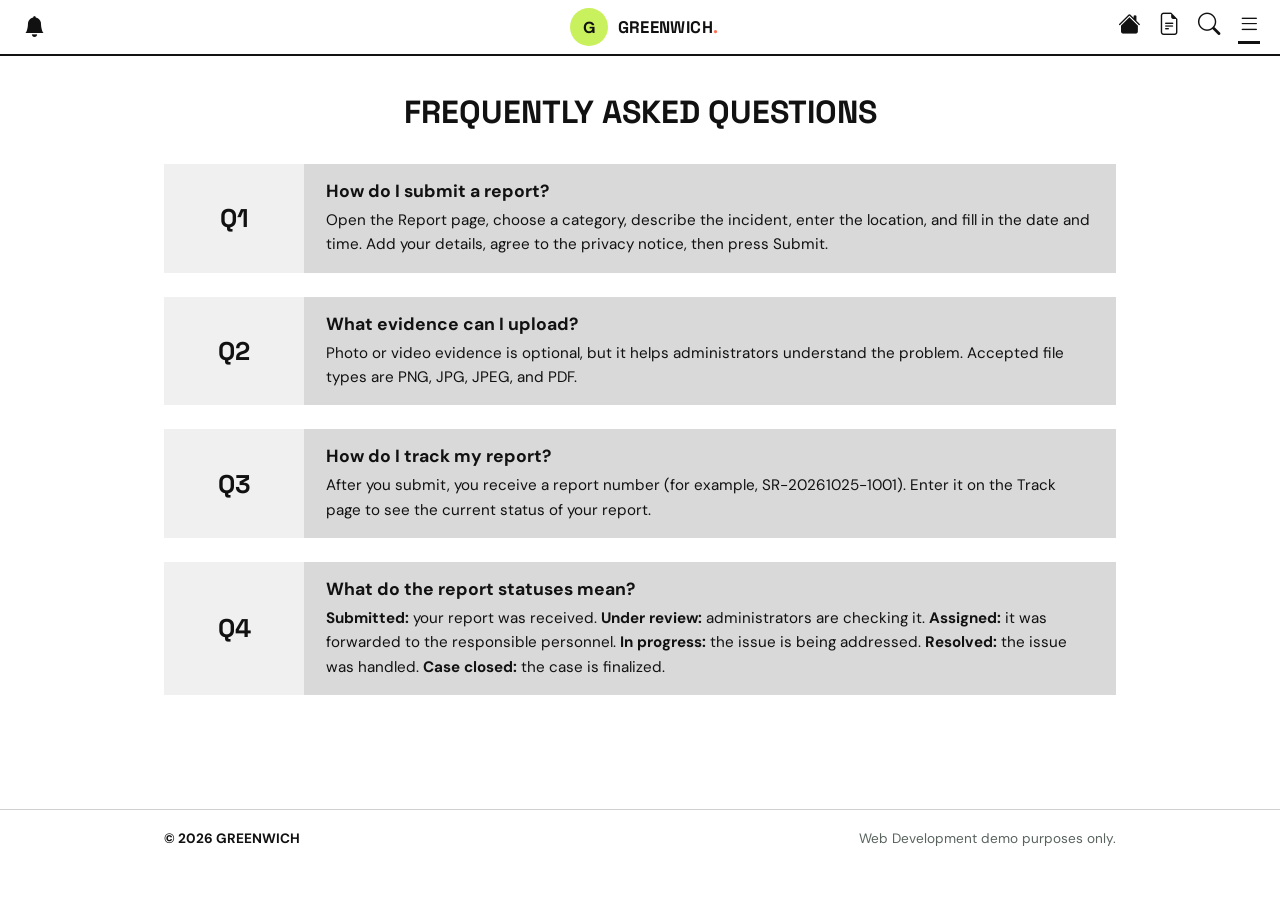
==== Citizen Reporting Website/Citizen Reporting Website/faq.html @ f28e0079 "Add FAQ page" ====
<!doctype html>
<html lang="en">
<head>
    <meta charset="utf-8">
    <meta name="viewport" content="width=device-width, initial-scale=1">
    <meta name="theme-color" content="#ffffff">
    <meta name="description" content="Frequently asked questions about reporting and tracking e-trike concerns.">
    <title>FAQ | GREENWICH</title>

    <link rel="stylesheet" href="https://cdn.jsdelivr.net/npm/bootstrap-icons@1.11.3/font/bootstrap-icons.min.css">

    <link rel="preconnect" href="https://fonts.googleapis.com">
    <link rel="preconnect" href="https://fonts.gstatic.com" crossorigin>
    <link href="https://fonts.googleapis.com/css2?family=DM+Sans:wght@400;500;600;700&family=Space+Grotesk:wght@500;600;700&display=swap" rel="stylesheet">

    <link rel="stylesheet" href="styles/faq.css">
</head>

<body>

    <!-- Header -->
    <header class="app-header">
        <div class="app-brand">
            <a class="app-logo" href="index.html" aria-label="GREENWICH home">G</a>
            <span class="app-name">GREENWICH<span class="app-period">.</span></span>
        </div>

        <button class="app-bell" type="button" aria-label="Notifications">
            <i class="bi bi-bell-fill" aria-hidden="true"></i>
        </button>

        <!-- Desktop navigation icons -->
        <nav class="desktop-nav" aria-label="Main navigation">
            <a href="index.html" aria-label="Home"><i class="bi bi-house-fill" aria-hidden="true"></i></a>
            <a href="report.html" aria-label="Report"><i class="bi bi-file-earmark-text" aria-hidden="true"></i></a>
            <a href="track.html" aria-label="Track"><i class="bi bi-search" aria-hidden="true"></i></a>
            <a href="faq.html" aria-label="Others" aria-current="page" class="active"><i class="bi bi-list" aria-hidden="true"></i></a>
        </nav>
    </header>

    <!-- FAQ -->
    <main class="faq-main">

        <h1 class="faq-title">FREQUENTLY ASKED QUESTIONS</h1>

        <section class="faq-item">
            <span class="faq-number" aria-hidden="true">Q1</span>
            <div class="faq-body">
                <h2 class="faq-question">How do I submit a report?</h2>
                <div class="faq-answer">
                    <p>
                        Open the Report page, choose a category, describe the incident,
                        enter the location, and fill in the date and time. Add your details,
                        agree to the privacy notice, then press Submit.
                    </p>
                </div>
            </div>
        </section>

        <section class="faq-item">
            <span class="faq-number" aria-hidden="true">Q2</span>
            <div class="faq-body">
                <h2 class="faq-question">What evidence can I upload?</h2>
                <div class="faq-answer">
                    <p>
                        Photo or video evidence is optional, but it helps administrators
                        understand the problem. Accepted file types are PNG, JPG, JPEG, and PDF.
                    </p>
                </div>
            </div>
        </section>

        <section class="faq-item">
            <span class="faq-number" aria-hidden="true">Q3</span>
            <div class="faq-body">
                <h2 class="faq-question">How do I track my report?</h2>
                <div class="faq-answer">
                    <p>
                        After you submit, you receive a report number (for example,
                        SR-20261025-1001). Enter it on the Track page to see the
                        current status of your report.
                    </p>
                </div>
            </div>
        </section>

        <section class="faq-item">
            <span class="faq-number" aria-hidden="true">Q4</span>
            <div class="faq-body">
                <h2 class="faq-question">What do the report statuses mean?</h2>
                <div class="faq-answer">
                    <p>
                        <strong>Submitted:</strong> your report was received.
                        <strong>Under review:</strong> administrators are checking it.
                        <strong>Assigned:</strong> it was forwarded to the responsible personnel.
                        <strong>In progress:</strong> the issue is being addressed.
                        <strong>Resolved:</strong> the issue was handled.
                        <strong>Case closed:</strong> the case is finalized.
                    </p>
                </div>
            </div>
        </section>

    </main>

    <!-- Bottom navigation (mobile) -->

        <!-- Footer -->
    <footer class="site-footer">
        <div class="site-footer-inner">
            <p class="footer-copyright">&copy; 2026 GREENWICH</p>
            <p class="footer-notice">Web Development demo purposes only.</p>
        </div>
    </footer>

    
    <nav class="bottom-nav" aria-label="Mobile navigation">
        <a href="index.html">
            <i class="bi bi-house-fill" aria-hidden="true"></i>
            <span>Home</span>
        </a>
        <a href="report.html">
            <i class="bi bi-file-earmark-text" aria-hidden="true"></i>
            <span>Report</span>
        </a>
        <a href="track.html">
            <i class="bi bi-search" aria-hidden="true"></i>
            <span>Track</span>
        </a>
        <a href="faq.html" class="active" aria-current="page">
            <i class="bi bi-list" aria-hidden="true"></i>
            <span>Others</span>
        </a>
    </nav>

</body>
</html>
---- Citizen Reporting Website/Citizen Reporting Website/styles/faq.css ----
* {
    box-sizing: border-box;
}

body {
    margin: 0;
    font-family: "DM Sans", Arial, sans-serif;
    background: #ffffff;
    color: #111111;
    padding-bottom: 90px;
}

/* Header: logo, site name, bell */
.app-header {
    display: flex;
    align-items: center;
    justify-content: space-between;
    max-width: 600px;
    margin: 12px auto;
    padding: 8px 14px;
    background: #d9d9d9;
    border-radius: 12px;
}

.app-logo {
    width: 38px;
    height: 38px;
    display: grid;
    place-items: center;
    background: #c9f15d;
    color: #111111;
    border-radius: 50%;
    font-weight: 700;
    text-decoration: none;
}

.app-name {
    font-family: "Space Grotesk", "DM Sans", sans-serif;
    font-weight: 700;
    font-size: 1.05rem;
    letter-spacing: 0.02em;
}

.app-period {
    color: #ff7059;
}

.app-bell {
    background: none;
    border: none;
    font-size: 1.3rem;
    color: #111111;
    cursor: pointer;
    padding: 4px;
}

/* Page content */
.faq-main {
    max-width: 600px;
    margin: 0 auto;
    padding: 0 16px;
}

.faq-title {
    background: #d9d9d9;
    border-radius: 14px;
    text-align: center;
    font-family: "Space Grotesk", "DM Sans", sans-serif;
    font-size: 1.1rem;
    font-weight: 700;
    padding: 18px 12px;
    margin: 0 0 24px;
}

.faq-item {
    margin-bottom: 22px;
}

.faq-question {
    display: inline-block;
    background: #d9d9d9;
    border-radius: 999px;
    padding: 4px 14px;
    margin: 0 0 8px;
    font-size: 0.85rem;
    font-weight: 700;
}

.faq-answer {
    border: 1px solid #111111;
    padding: 14px 16px;
    background: #ffffff;
}

.faq-answer p {
    margin: 0;
    font-size: 0.9rem;
    line-height: 1.6;
}

/* Bottom navigation */
.bottom-nav {
    position: fixed;
    left: 0;
    right: 0;
    bottom: 0;
    display: flex;
    justify-content: space-around;
    background: #ffffff;
    border-top: 1px solid #d0d0d0;
    padding: 8px 0 12px;
}

.bottom-nav a {
    display: flex;
    flex-direction: column;
    align-items: center;
    gap: 2px;
    min-width: 64px;
    padding: 4px 8px;
    color: #111111;
    text-decoration: none;
    font-size: 0.72rem;
    font-weight: 700;
}

.bottom-nav i {
    font-size: 1.5rem;
}

.bottom-nav a.active {
    border-bottom: 3px solid #111111;
}

/* ===== Mobile defaults for the new parts ===== */
.app-brand {
    display: contents;
}

.faq-number,
.desktop-nav {
    display: none;
}

/* ===== Desktop layout (matches the desktop mockup) ===== */
@media (min-width: 768px) {
    body {
        padding-bottom: 0;
    }

    .bottom-nav {
        display: none;
    }

    /* Top bar: bell left, logo center, icons right */
    .app-header {
        max-width: none;
        margin: 0;
        border-radius: 0;
        background: #ffffff;
        border-bottom: 2px solid #111111;
        padding: 8px 20px;
    }

    .app-bell {
        flex: 1;
        text-align: left;
    }

    .app-brand {
        display: flex;
        align-items: center;
        gap: 10px;
    }

    .desktop-nav {
        flex: 1;
        display: flex;
        justify-content: flex-end;
        gap: 18px;
    }

    .desktop-nav a {
        color: #111111;
        font-size: 1.4rem;
        text-decoration: none;
        padding-bottom: 2px;
    }

    .desktop-nav a.active {
        border-bottom: 3px solid #111111;
    }

    /* Page content */
    .faq-main {
        max-width: 1000px;
        padding: 0 24px 60px;
    }

    .faq-title {
        background: none;
        border-radius: 0;
        font-size: 2rem;
        padding: 0;
        margin: 36px 0 32px;
    }

    /* Q label on the left, gray area on the right */
    .faq-item {
        display: flex;
        min-height: 90px;
        margin-bottom: 24px;
    }

    .faq-number {
        display: flex;
        align-items: center;
        justify-content: center;
        flex: 0 0 140px;
        background: #f0f0f0;
        font-family: "Space Grotesk", "DM Sans", sans-serif;
        font-size: 1.6rem;
        font-weight: 700;
    }

    .faq-body {
        flex: 1;
        background: #d9d9d9;
        padding: 16px 22px;
    }

    .faq-question {
        display: block;
        background: none;
        border-radius: 0;
        padding: 0;
        margin: 0 0 6px;
        font-size: 1.1rem;
    }

    .faq-answer {
        border: none;
        background: none;
        padding: 0;
    }

    .faq-answer p {
        font-size: 0.95rem;
    }
}

@media (min-width: 768px) {
    .app-bell  { order: 1; }
    .app-brand { order: 2; }
    .desktop-nav { order: 3; }
}

/* ===== Footer ===== */
.site-footer {
    margin-top: 30px;
    padding: 20px 16px;
    background: #ffffff;
    border-top: 1px solid #d0d0d0;
}

.site-footer-inner {
    max-width: 1000px;
    margin: 0 auto;
    display: flex;
    flex-direction: column;
    gap: 6px;
    font-size: 0.85rem;
}

.footer-copyright {
    margin: 0;
    font-weight: 700;
}

.footer-notice {
    margin: 0;
    color: #59635e;
}

@media (min-width: 768px) {
    .site-footer-inner {
        flex-direction: row;
        justify-content: space-between;
        align-items: center;
        padding: 0 24px;
    }
}
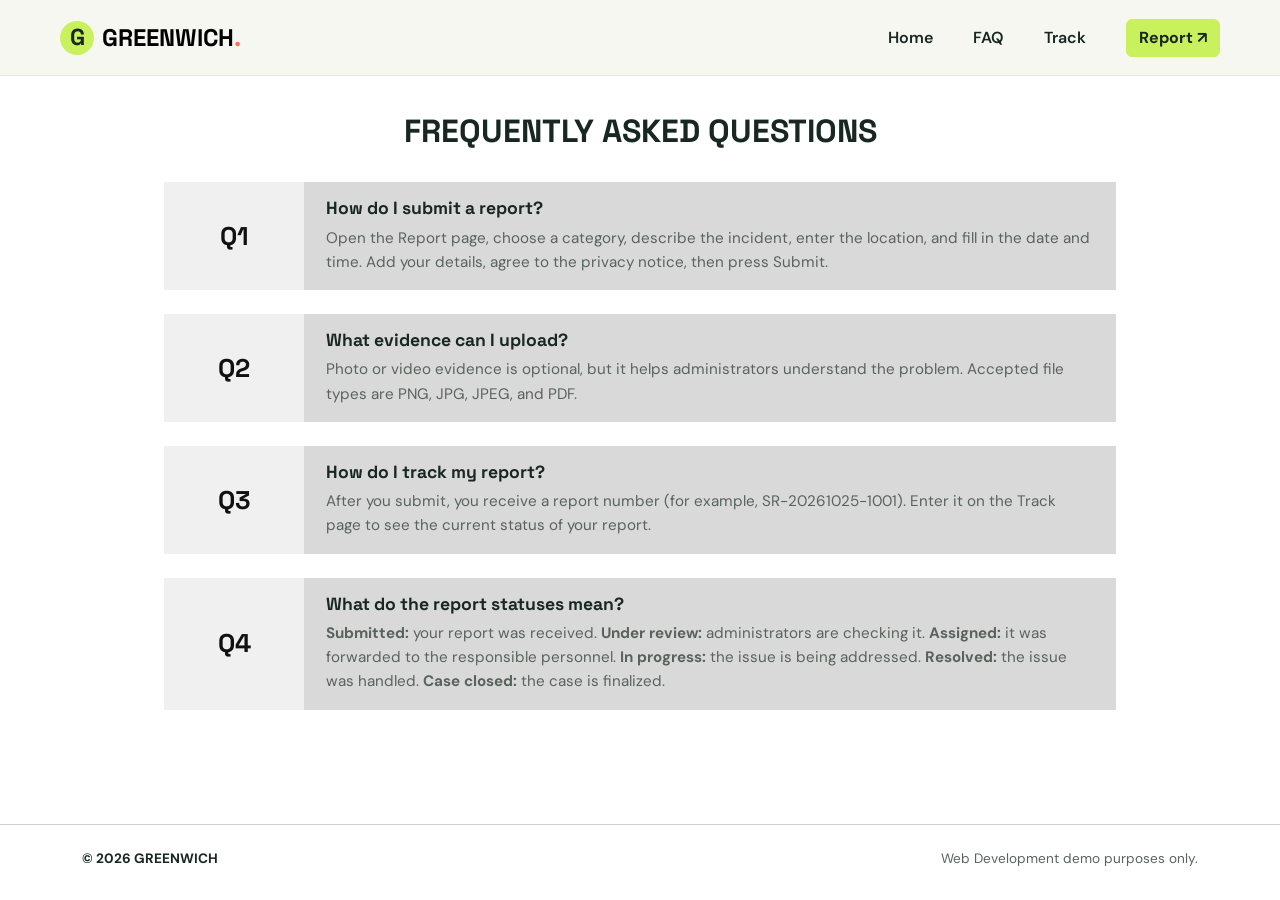
==== commit f426f5f8: "Save local website changes" ====
--- a/Citizen Reporting Website/Citizen Reporting Website/faq.html
+++ b/Citizen Reporting Website/Citizen Reporting Website/faq.html
@@ -1,41 +1,61 @@
+
 <!doctype html>
 <html lang="en">
 <head>
     <meta charset="utf-8">
     <meta name="viewport" content="width=device-width, initial-scale=1">
-    <meta name="theme-color" content="#ffffff">
+    <meta name="theme-color" content="#f7f7f2">
     <meta name="description" content="Frequently asked questions about reporting and tracking e-trike concerns.">
     <title>FAQ | GREENWICH</title>
 
+    <link href="https://cdn.jsdelivr.net/npm/bootstrap@5.3.3/dist/css/bootstrap.min.css" rel="stylesheet">
     <link rel="stylesheet" href="https://cdn.jsdelivr.net/npm/bootstrap-icons@1.11.3/font/bootstrap-icons.min.css">
 
     <link rel="preconnect" href="https://fonts.googleapis.com">
     <link rel="preconnect" href="https://fonts.gstatic.com" crossorigin>
     <link href="https://fonts.googleapis.com/css2?family=DM+Sans:wght@400;500;600;700&family=Space+Grotesk:wght@500;600;700&display=swap" rel="stylesheet">
 
+    <link rel="stylesheet" href="styles/menu.css">
+    <link rel="stylesheet" href="styles/footer.css">
+    <link rel="stylesheet" href="styles/shared.css">
     <link rel="stylesheet" href="styles/faq.css">
+
+    <script src="scripts/menu.js" defer></script>
 </head>
 
 <body>
 
-    <!-- Header -->
-    <header class="app-header">
-        <div class="app-brand">
-            <a class="app-logo" href="index.html" aria-label="GREENWICH home">G</a>
-            <span class="app-name">GREENWICH<span class="app-period">.</span></span>
+    <!-- Navigation -->
+    <header class="navbar navbar-expand-md sticky-top px-3 px-lg-5">
+        <div class="container-fluid">
+
+            <a class="navbar-brand d-flex align-items-center gap-2 mb-0" href="index.html">
+                <span class="brand-mark" aria-hidden="true">G</span>
+                <span class="brand-name fs-4 fw-bold">GREENWICH<span class="brand-period">.</span></span>
+            </a>
+
+            <button class="navbar-toggler" type="button"
+                    aria-label="Open navigation menu"
+                    aria-expanded="false"
+                    aria-controls="site-navigation">
+                <span class="navbar-toggler-icon" aria-hidden="true"></span>
+            </button>
+
+            <nav class="collapse navbar-collapse justify-content-md-end"
+                 id="site-navigation"
+                 aria-label="Main navigation">
+
+                <div class="navbar-nav align-items-md-center gap-md-4">
+                    <a class="nav-link" href="index.html">Home</a>
+                    <a class="nav-link active" href="faq.html" aria-current="page">FAQ</a>
+                    <a class="nav-link" href="track.html">Track</a>
+                    <a class="btn home-report-button ms-md-2" href="report.html">
+                        Report <span aria-hidden="true">↗</span>
+                    </a>
+                </div>
+
+            </nav>
         </div>
-
-        <button class="app-bell" type="button" aria-label="Notifications">
-            <i class="bi bi-bell-fill" aria-hidden="true"></i>
-        </button>
-
-        <!-- Desktop navigation icons -->
-        <nav class="desktop-nav" aria-label="Main navigation">
-            <a href="index.html" aria-label="Home"><i class="bi bi-house-fill" aria-hidden="true"></i></a>
-            <a href="report.html" aria-label="Report"><i class="bi bi-file-earmark-text" aria-hidden="true"></i></a>
-            <a href="track.html" aria-label="Track"><i class="bi bi-search" aria-hidden="true"></i></a>
-            <a href="faq.html" aria-label="Others" aria-current="page" class="active"><i class="bi bi-list" aria-hidden="true"></i></a>
-        </nav>
     </header>
 
     <!-- FAQ -->
@@ -103,35 +123,13 @@
 
     </main>
 
-    <!-- Bottom navigation (mobile) -->
-
-        <!-- Footer -->
-    <footer class="site-footer">
-        <div class="site-footer-inner">
-            <p class="footer-copyright">&copy; 2026 GREENWICH</p>
-            <p class="footer-notice">Web Development demo purposes only.</p>
+    <!-- Footer -->
+    <footer class="site-footer py-4">
+        <div class="container d-flex flex-column flex-sm-row justify-content-between align-items-sm-center gap-2">
+            <p class="footer-copyright mb-0">&copy; 2026 GREENWICH</p>
+            <p class="footer-notice mb-0">Web Development demo purposes only.</p>
         </div>
     </footer>
 
-    
-    <nav class="bottom-nav" aria-label="Mobile navigation">
-        <a href="index.html">
-            <i class="bi bi-house-fill" aria-hidden="true"></i>
-            <span>Home</span>
-        </a>
-        <a href="report.html">
-            <i class="bi bi-file-earmark-text" aria-hidden="true"></i>
-            <span>Report</span>
-        </a>
-        <a href="track.html">
-            <i class="bi bi-search" aria-hidden="true"></i>
-            <span>Track</span>
-        </a>
-        <a href="faq.html" class="active" aria-current="page">
-            <i class="bi bi-list" aria-hidden="true"></i>
-            <span>Others</span>
-        </a>
-    </nav>
-
 </body>
-</html>+</html>
--- a/Citizen Reporting Website/Citizen Reporting Website/styles/menu.css
+++ b/Citizen Reporting Website/Citizen Reporting Website/styles/menu.css
@@ -0,0 +1,28 @@
+/* Custom navbar details complement Bootstrap's responsive navigation classes. */
+.navbar {
+  min-height: 76px;
+}
+
+.brand-mark {
+  display: grid;
+  width: 34px;
+  aspect-ratio: 1;
+  place-items: center;
+  border-radius: 50%;
+  background: var(--green);
+  font: 700 23px/1 var(--display-font);
+}
+
+.brand-name {
+  font-family: var(--display-font);
+}
+
+.brand-period {
+  color: var(--coral);
+}
+
+@media (max-width: 767.98px) {
+  .navbar {
+    min-height: 68px;
+  }
+}
--- a/Citizen Reporting Website/Citizen Reporting Website/styles/footer.css
+++ b/Citizen Reporting Website/Citizen Reporting Website/styles/footer.css
@@ -0,0 +1,11 @@
+.site-footer {
+  border-top: 1px solid #e3e7df;
+  background: #f7f7f2;
+  color: #59635e;
+  font-size: 0.85rem;
+}
+
+.footer-copyright {
+  color: var(--ink);
+  font-weight: 600;
+}
--- a/Citizen Reporting Website/Citizen Reporting Website/styles/shared.css
+++ b/Citizen Reporting Website/Citizen Reporting Website/styles/shared.css
@@ -0,0 +1,133 @@
+
+/* GREENWICH - Shared UI */
+
+:root {
+	--bg-color: #f7f7f2;
+	--text-color: #182722;
+	--accent-color: #c9f15d;
+	--panel-color: #e4e7e1;
+	--card-color: #ffffff;
+	--border-color: #dce1d9;
+	--muted-color: #59635e;
+	--display-font: "Space Grotesk", sans-serif;
+	--body-font: "DM Sans", sans-serif;
+}
+
+body {
+	background: var(--bg-color);
+	color: var(--text-color);
+	font-family: var(--body-font);
+	margin: 0;
+}
+
+/* Navigation */
+
+.navbar {
+	background: var(--bg-color);
+	border-bottom: 1px solid #e5e7df;
+}
+
+.brand-mark {
+	background: var(--accent-color);
+	color: var(--text-color);
+}
+
+.brand-period {
+	color: #ff7059;
+}
+
+.navbar-nav .nav-link {
+	color: var(--text-color);
+	font-weight: 600;
+}
+
+	.navbar-nav .nav-link:hover {
+		color: var(--muted-color);
+	}
+
+	.navbar-nav .nav-link.active {
+		color: var(--text-color);
+	}
+
+/* Primary button */
+
+.home-report-button {
+	background: var(--accent-color);
+	border: 1px solid var(--accent-color);
+	color: var(--text-color);
+	font-weight: 700;
+}
+
+	.home-report-button:hover {
+		background: #d8ff75;
+		border-color: #d8ff75;
+		color: var(--text-color);
+	}
+
+/* Secondary button */
+
+.home-track-button {
+	border: 1px solid var(--text-color);
+	color: var(--text-color);
+	background: transparent;
+}
+
+	.home-track-button:hover {
+		background: var(--text-color);
+		color: white;
+	}
+
+/* Shared panels and cards */
+
+.shared-panel {
+	background: var(--panel-color);
+	border-radius: 12px;
+}
+
+.shared-card {
+	background: var(--card-color);
+	border: 1px solid var(--border-color);
+	border-radius: 10px;
+}
+
+/* Form elements */
+
+.form-control,
+.form-select {
+	color: var(--text-color);
+	border: 1px solid var(--border-color);
+	border-radius: 8px;
+}
+
+	.form-control:focus,
+	.form-select:focus {
+		border-color: #a8bc8a;
+		box-shadow: 0 0 0 0.2rem rgba(201, 241, 93, 0.25);
+	}
+
+/* Shared footer */
+
+.site-footer {
+	background: var(--bg-color);
+	color: var(--text-color);
+}
+
+/* Typography */
+
+h1, h2, h3, h4, h5, h6 {
+	font-family: var(--display-font);
+	color: var(--text-color);
+}
+
+p {
+	color: var(--muted-color);
+}
+
+/* Mobile */
+
+@media (max-width: 767.98px) {
+	.navbar {
+		padding-left: 16px;
+		padding-right: 16px;
+	}
+}
